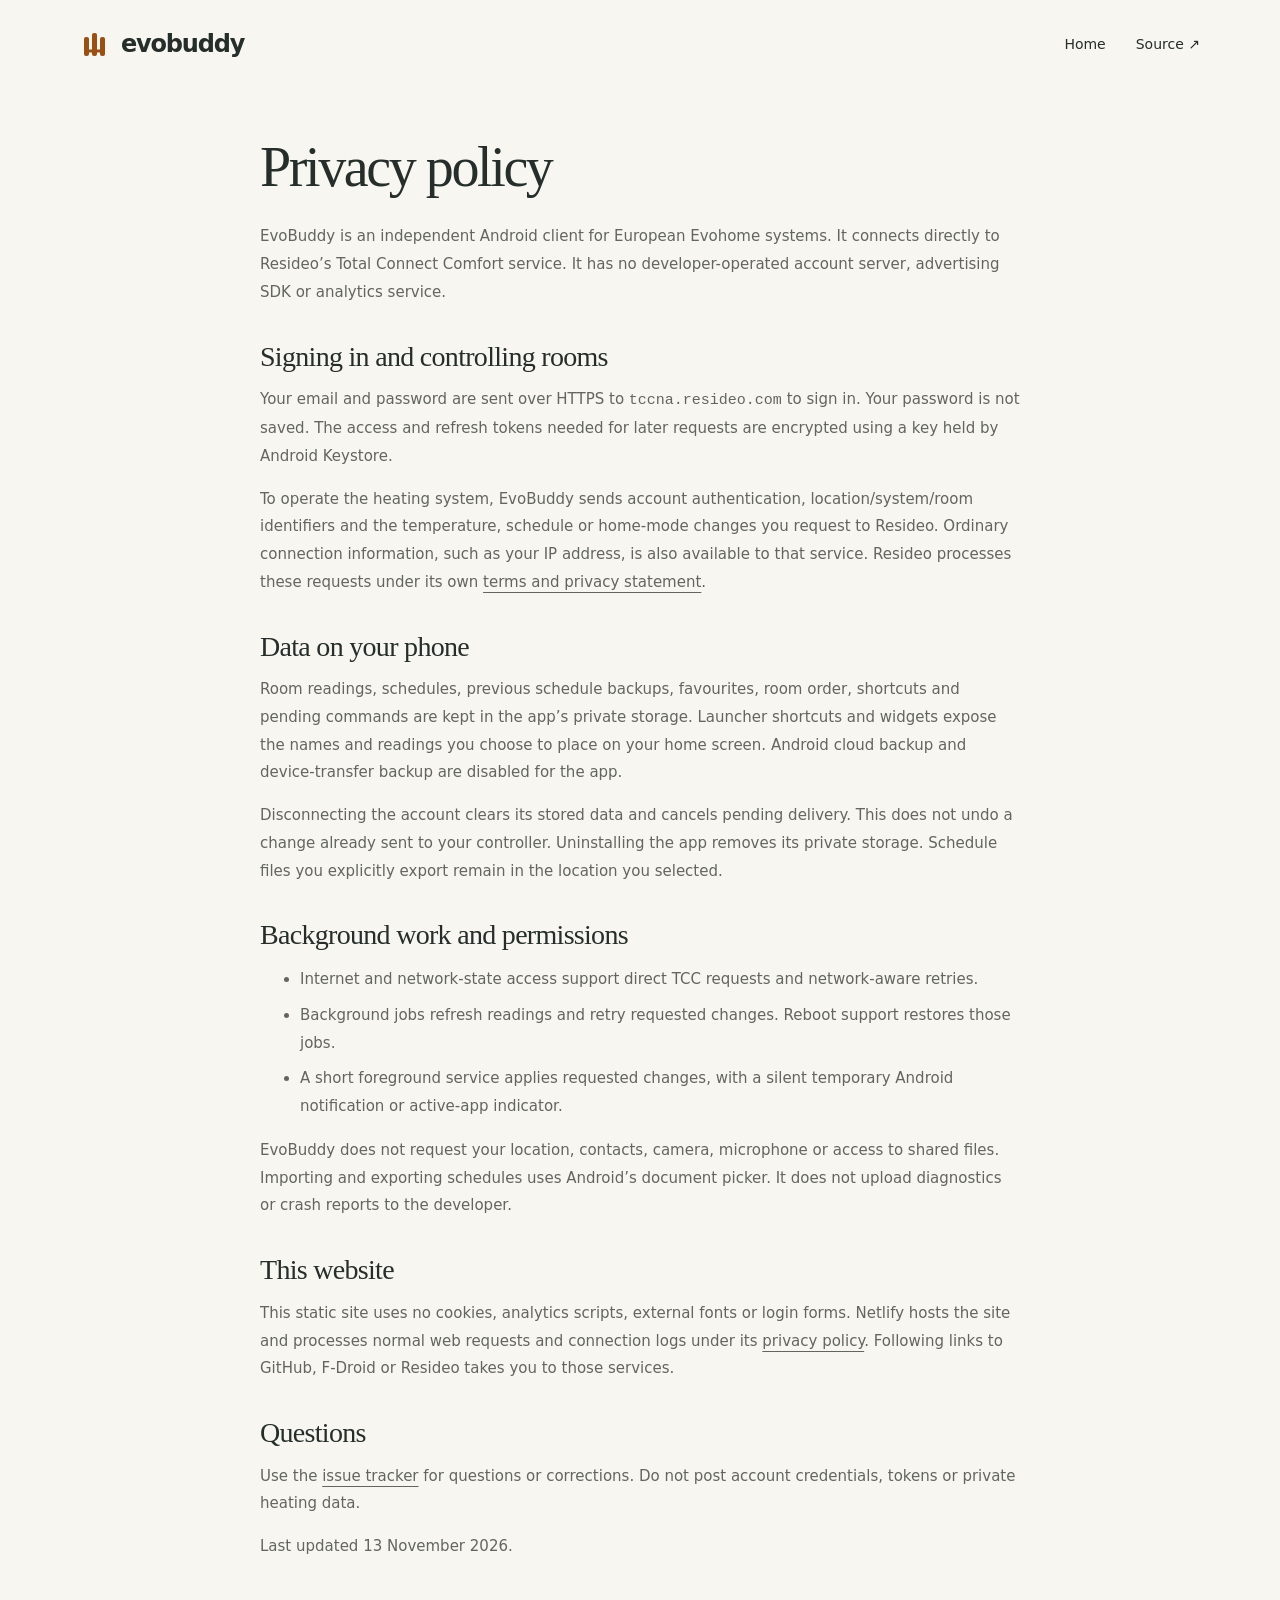
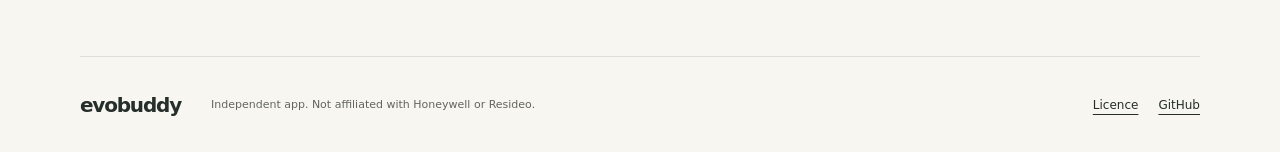
==== site/privacy.html @ 9c430cf2 "Add app minisite and privacy policy" ====
<!doctype html>
<html lang="en"><head><meta charset="utf-8"><meta name="viewport" content="width=device-width,initial-scale=1"><meta name="theme-color" content="#f8f6f0"><meta name="description" content="How EvoBuddy handles your Total Connect Comfort account, room data and device permissions."><link rel="canonical" href="https://evobuddy.datatra.sh/privacy.html"><link rel="icon" href="assets/mark.svg" type="image/svg+xml"><link rel="stylesheet" href="style.css"><title>Privacy — EvoBuddy</title></head>
<body><header class="topbar wrap"><a class="brand" href="./"><img src="assets/mark.svg" width="32" height="32" alt="">evobuddy</a><nav aria-label="Main navigation"><a href="./">Home</a><a href="https://github.com/datatrash/evobuddy">Source ↗</a></nav></header>
<main class="wrap legal"><h1>Privacy policy</h1>
<p>EvoBuddy is an independent Android client for European Evohome systems. It connects directly to Resideo’s Total Connect Comfort service. It has no developer-operated account server, advertising SDK or analytics service.</p>
<h2>Signing in and controlling rooms</h2><p>Your email and password are sent over HTTPS to <code>tccna.resideo.com</code> to sign in. Your password is not saved. The access and refresh tokens needed for later requests are encrypted using a key held by Android Keystore.</p><p>To operate the heating system, EvoBuddy sends account authentication, location/system/room identifiers and the temperature, schedule or home-mode changes you request to Resideo. Ordinary connection information, such as your IP address, is also available to that service. Resideo processes these requests under its own <a href="https://international.mytotalconnectcomfort.com/Home/TermsAndConditions">terms and privacy statement</a>.</p>
<h2>Data on your phone</h2><p>Room readings, schedules, previous schedule backups, favourites, room order, shortcuts and pending commands are kept in the app’s private storage. Launcher shortcuts and widgets expose the names and readings you choose to place on your home screen. Android cloud backup and device-transfer backup are disabled for the app.</p><p>Disconnecting the account clears its stored data and cancels pending delivery. This does not undo a change already sent to your controller. Uninstalling the app removes its private storage. Schedule files you explicitly export remain in the location you selected.</p>
<h2>Background work and permissions</h2><ul><li>Internet and network-state access support direct TCC requests and network-aware retries.</li><li>Background jobs refresh readings and retry requested changes. Reboot support restores those jobs.</li><li>A short foreground service applies requested changes, with a silent temporary Android notification or active-app indicator.</li></ul><p>EvoBuddy does not request your location, contacts, camera, microphone or access to shared files. Importing and exporting schedules uses Android’s document picker. It does not upload diagnostics or crash reports to the developer.</p>
<h2>This website</h2><p>This static site uses no cookies, analytics scripts, external fonts or login forms. Netlify hosts the site and processes normal web requests and connection logs under its <a href="https://www.netlify.com/privacy/">privacy policy</a>. Following links to GitHub, F-Droid or Resideo takes you to those services.</p>
<h2>Questions</h2><p>Use the <a href="https://github.com/datatrash/evobuddy/issues">issue tracker</a> for questions or corrections. Do not post account credentials, tokens or private heating data.</p><p>Last updated 13 November 2026.</p></main>
<footer class="wrap footer"><a class="brand" href="./">evobuddy</a><p>Independent app. Not affiliated with Honeywell or Resideo.</p><div><a href="license.txt">Licence</a><a href="https://github.com/datatrash/evobuddy">GitHub</a></div></footer></body></html>
---- site/style.css ----
:root{--paper:#f8f6f0;--ink:#252e2a;--muted:#62665f;--orange:#985014;--sage:#e1eadf;--peach:#ffe2bc;--line:#dedfd5;font-family:system-ui,-apple-system,BlinkMacSystemFont,"Segoe UI",sans-serif;color:var(--ink);background:var(--paper);font-synthesis:none;scroll-behavior:smooth}
*{box-sizing:border-box}body{margin:0}a{color:inherit;text-underline-offset:5px}img{display:block;max-width:100%;height:auto}figure{margin:0}button,a{-webkit-tap-highlight-color:#e4b77566}a:focus-visible,summary:focus-visible{outline:3px solid var(--orange);outline-offset:5px}::selection{background:var(--peach)}.wrap{width:min(1120px,calc(100% - 64px));margin-inline:auto}.skip{position:absolute;left:24px;top:-100px;padding:12px;background:white;z-index:10}.skip:focus{top:10px}.topbar{display:flex;align-items:center;justify-content:space-between;padding-block:28px}.brand{display:inline-flex;align-items:center;gap:9px;text-decoration:none;font-size:24px;font-weight:650;letter-spacing:-1.2px}.topbar nav{display:flex;gap:30px;font-size:14px}.topbar nav a{text-decoration:none}.topbar nav a:hover,.text-link:hover{color:var(--orange)}.source-link{font-weight:600}.hero{display:grid;grid-template-columns:1.25fr .75fr;gap:80px;align-items:center;padding-block:62px 96px}h1,h2,h3{font-family:Georgia,"Times New Roman",serif;font-weight:400;letter-spacing:-2.4px;margin:0;line-height:1.06}h1{font-size:clamp(48px,5.8vw,76px)}.intro{font-size:18px;line-height:1.65;max-width:440px;color:var(--muted);margin:25px 0 30px}.actions{display:flex;gap:12px;flex-wrap:wrap}.button{display:inline-flex;align-items:center;justify-content:center;gap:22px;border-radius:100px;padding:15px 23px;text-decoration:none;font-size:14px;font-weight:650;min-height:48px}.button.primary{background:var(--orange);color:white}.button.primary:hover{background:#7f400d}.button.secondary{border:1px solid var(--line)}.button.secondary:hover{border-color:var(--orange)}.smallprint{font-size:12px;line-height:1.7;color:var(--muted);margin-top:18px}.smallprint span{margin-inline:8px}.hero-device{justify-self:center;width:min(100%,300px);transform:rotate(2deg)}.phone{padding:8px;border:1px solid #d6d7ce;border-radius:34px;background:#fffdf8;box-shadow:8px 18px 38px #252e2a16;overflow:hidden}.phone img{border-radius:27px}figcaption{font-size:11px;line-height:1.5;color:var(--muted);text-align:center;margin-top:14px}.widget-preview{display:flex;align-items:center;gap:20px;margin-top:40px;max-width:400px}.widget-preview img{width:92px;flex-shrink:0;filter:drop-shadow(0 4px 8px #252e2a0a)}.widget-preview p{font-size:13px;color:var(--muted);line-height:1.6;margin:5px 0 0}.features{border-top:1px solid var(--line);padding-block:64px 76px}.section-heading{margin-bottom:48px}h2{font-size:clamp(36px,4vw,50px);letter-spacing:-1.6px}.feature-row{display:grid;grid-template-columns:1fr 1fr;gap:100px;align-items:center;margin-block:38px 74px}.screen-panel{border-radius:28px;overflow:hidden;padding:32px 50px 0;max-height:530px}.screen-panel img{border-radius:24px 24px 0 0;box-shadow:0 3px 16px #252e2a14;width:100%}.sage{background:var(--sage)}.peach{background:var(--peach)}h3{font-size:clamp(32px,3.6vw,44px);letter-spacing:-1.3px}.feature-copy p,.details p,.shortcuts-panel p,.install p{font-size:15px;line-height:1.8;color:var(--muted)}.plain-list{padding:0;list-style:none;margin:24px 0 0;font-size:13px;line-height:2.4}.plain-list li:before{content:"↗";color:var(--orange);margin-right:12px}.reverse .screen-panel{grid-column:2;grid-row:1}.reverse .feature-copy{grid-column:1;grid-row:1}.shortcuts-panel{background:#eaece5;display:grid;grid-template-columns:1fr 1fr;align-items:center;gap:72px;padding:48px;border-radius:28px}.shortcuts-panel p{margin-bottom:0}.shortcuts-panel img{width:100%;filter:drop-shadow(0 7px 10px #252e2a0a)}.details{display:grid;grid-template-columns:1fr 1fr;gap:110px;border-top:1px solid var(--line);padding-block:72px}.details h2{font-size:38px}.details p{max-width:420px}.text-link{font-size:14px;font-weight:600}.install{border-top:1px solid var(--line);padding-block:72px;display:grid;grid-template-columns:1.2fr .8fr;gap:100px;align-items:center}.install p{max-width:560px}.install .smallprint{font-size:12px}.install-actions{display:flex;align-items:center;flex-direction:column;gap:28px}.footer{border-top:1px solid var(--line);display:flex;align-items:center;gap:30px;padding-block:28px}.footer .brand{font-size:20px}.footer p{font-size:11px;line-height:1.6;color:var(--muted);flex:1}.footer>div{display:flex;gap:20px;font-size:12px}.legal{max-width:760px;padding-block:50px 80px}.legal h1{font-size:56px;margin-bottom:26px}.legal h2{font-size:28px;margin-top:35px;letter-spacing:-.7px}.legal p,.legal li{font-size:15px;line-height:1.85;color:var(--muted)}.legal li{margin-bottom:8px}.legal .legal ul{padding-left:20px}
@media(max-width:900px){.hero{gap:40px}.feature-row{gap:50px}.screen-panel{padding:24px 24px 0}.details{gap:60px}.shortcuts-panel{padding:36px;gap:35px}.install{gap:45px}.footer{flex-wrap:wrap}.footer p{min-width:60%;margin:0}.footer>div{margin-left:auto}}
@media(max-width:640px){.wrap{width:calc(100% - 40px)}.topbar{padding-block:22px}.brand{font-size:22px}.topbar nav{gap:17px;font-size:12px}.hero{grid-template-columns:1fr;gap:45px;padding-block:38px 58px}.hero h1{font-size:52px}.intro{font-size:16px;max-width:100%}.hero-device{width:250px;transform:none}.widget-preview{margin-top:28px}.features{padding-top:44px}.feature-row{grid-template-columns:1fr;gap:28px;margin-bottom:54px}.feature-copy{grid-row:1}.screen-panel{max-height:430px;padding:24px 40px 0}.reverse .screen-panel{grid-column:1;grid-row:2}.reverse .feature-copy{grid-column:1;grid-row:1}.section-heading{margin-bottom:35px}.shortcuts-panel{grid-template-columns:1fr;padding:28px;gap:30px}.details,.install{grid-template-columns:1fr;gap:40px;padding-block:45px}.details h2{font-size:36px}.install-actions{align-items:flex-start}.footer{gap:20px}.footer p{min-width:100%;order:2}.footer>div{gap:15px}.footer .brand{font-size:18px}.legal{padding-top:35px}.legal h1{font-size:44px}.legal h2{font-size:26px}}
@media(prefers-reduced-motion:reduce){:root{scroll-behavior:auto}}
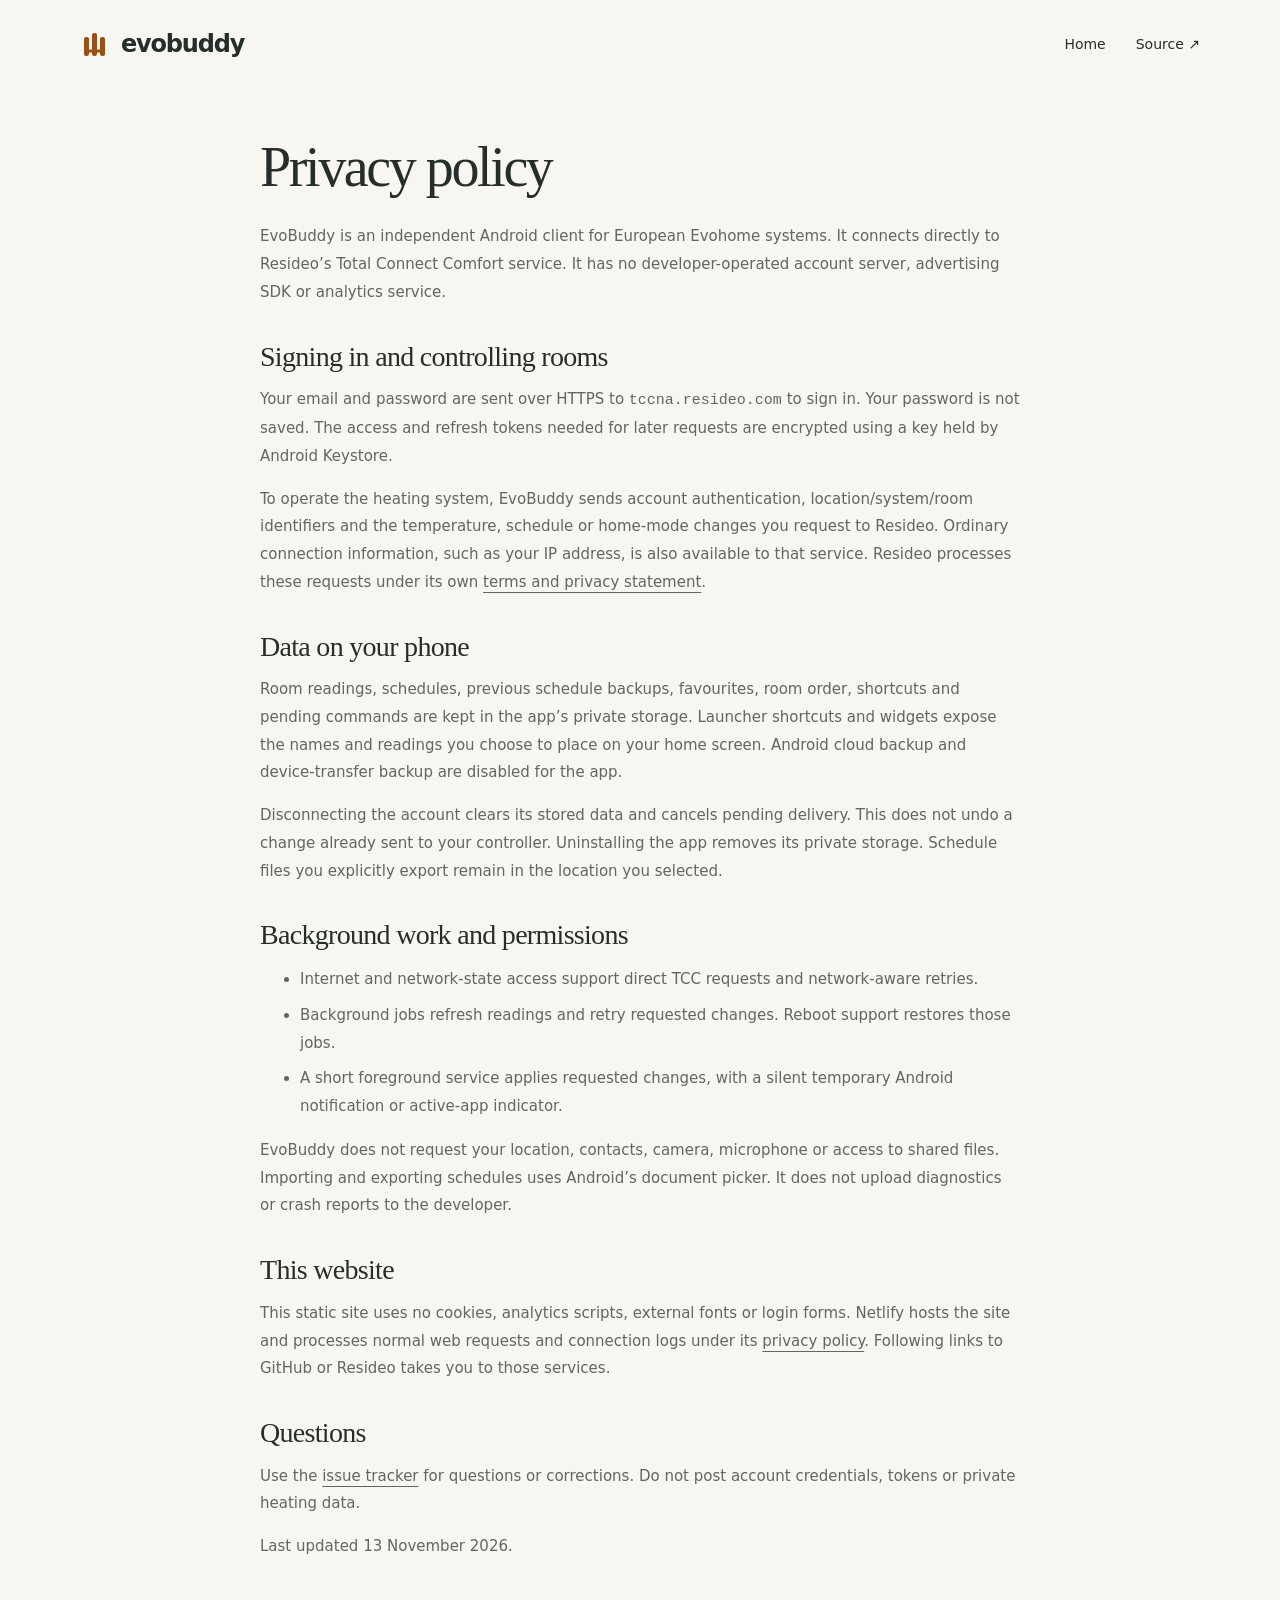
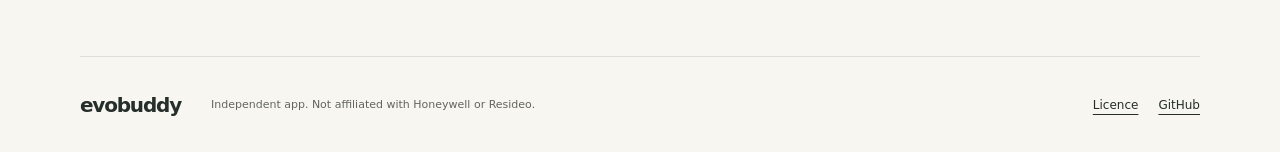
==== commit 3f110e9e: "Link minisite downloads to GitHub releases" ====
--- a/site/privacy.html
+++ b/site/privacy.html
@@ -6,6 +6,6 @@
 <h2>Signing in and controlling rooms</h2><p>Your email and password are sent over HTTPS to <code>tccna.resideo.com</code> to sign in. Your password is not saved. The access and refresh tokens needed for later requests are encrypted using a key held by Android Keystore.</p><p>To operate the heating system, EvoBuddy sends account authentication, location/system/room identifiers and the temperature, schedule or home-mode changes you request to Resideo. Ordinary connection information, such as your IP address, is also available to that service. Resideo processes these requests under its own <a href="https://international.mytotalconnectcomfort.com/Home/TermsAndConditions">terms and privacy statement</a>.</p>
 <h2>Data on your phone</h2><p>Room readings, schedules, previous schedule backups, favourites, room order, shortcuts and pending commands are kept in the app’s private storage. Launcher shortcuts and widgets expose the names and readings you choose to place on your home screen. Android cloud backup and device-transfer backup are disabled for the app.</p><p>Disconnecting the account clears its stored data and cancels pending delivery. This does not undo a change already sent to your controller. Uninstalling the app removes its private storage. Schedule files you explicitly export remain in the location you selected.</p>
 <h2>Background work and permissions</h2><ul><li>Internet and network-state access support direct TCC requests and network-aware retries.</li><li>Background jobs refresh readings and retry requested changes. Reboot support restores those jobs.</li><li>A short foreground service applies requested changes, with a silent temporary Android notification or active-app indicator.</li></ul><p>EvoBuddy does not request your location, contacts, camera, microphone or access to shared files. Importing and exporting schedules uses Android’s document picker. It does not upload diagnostics or crash reports to the developer.</p>
-<h2>This website</h2><p>This static site uses no cookies, analytics scripts, external fonts or login forms. Netlify hosts the site and processes normal web requests and connection logs under its <a href="https://www.netlify.com/privacy/">privacy policy</a>. Following links to GitHub, F-Droid or Resideo takes you to those services.</p>
+<h2>This website</h2><p>This static site uses no cookies, analytics scripts, external fonts or login forms. Netlify hosts the site and processes normal web requests and connection logs under its <a href="https://www.netlify.com/privacy/">privacy policy</a>. Following links to GitHub or Resideo takes you to those services.</p>
 <h2>Questions</h2><p>Use the <a href="https://github.com/datatrash/evobuddy/issues">issue tracker</a> for questions or corrections. Do not post account credentials, tokens or private heating data.</p><p>Last updated 13 November 2026.</p></main>
 <footer class="wrap footer"><a class="brand" href="./">evobuddy</a><p>Independent app. Not affiliated with Honeywell or Resideo.</p><div><a href="license.txt">Licence</a><a href="https://github.com/datatrash/evobuddy">GitHub</a></div></footer></body></html>
